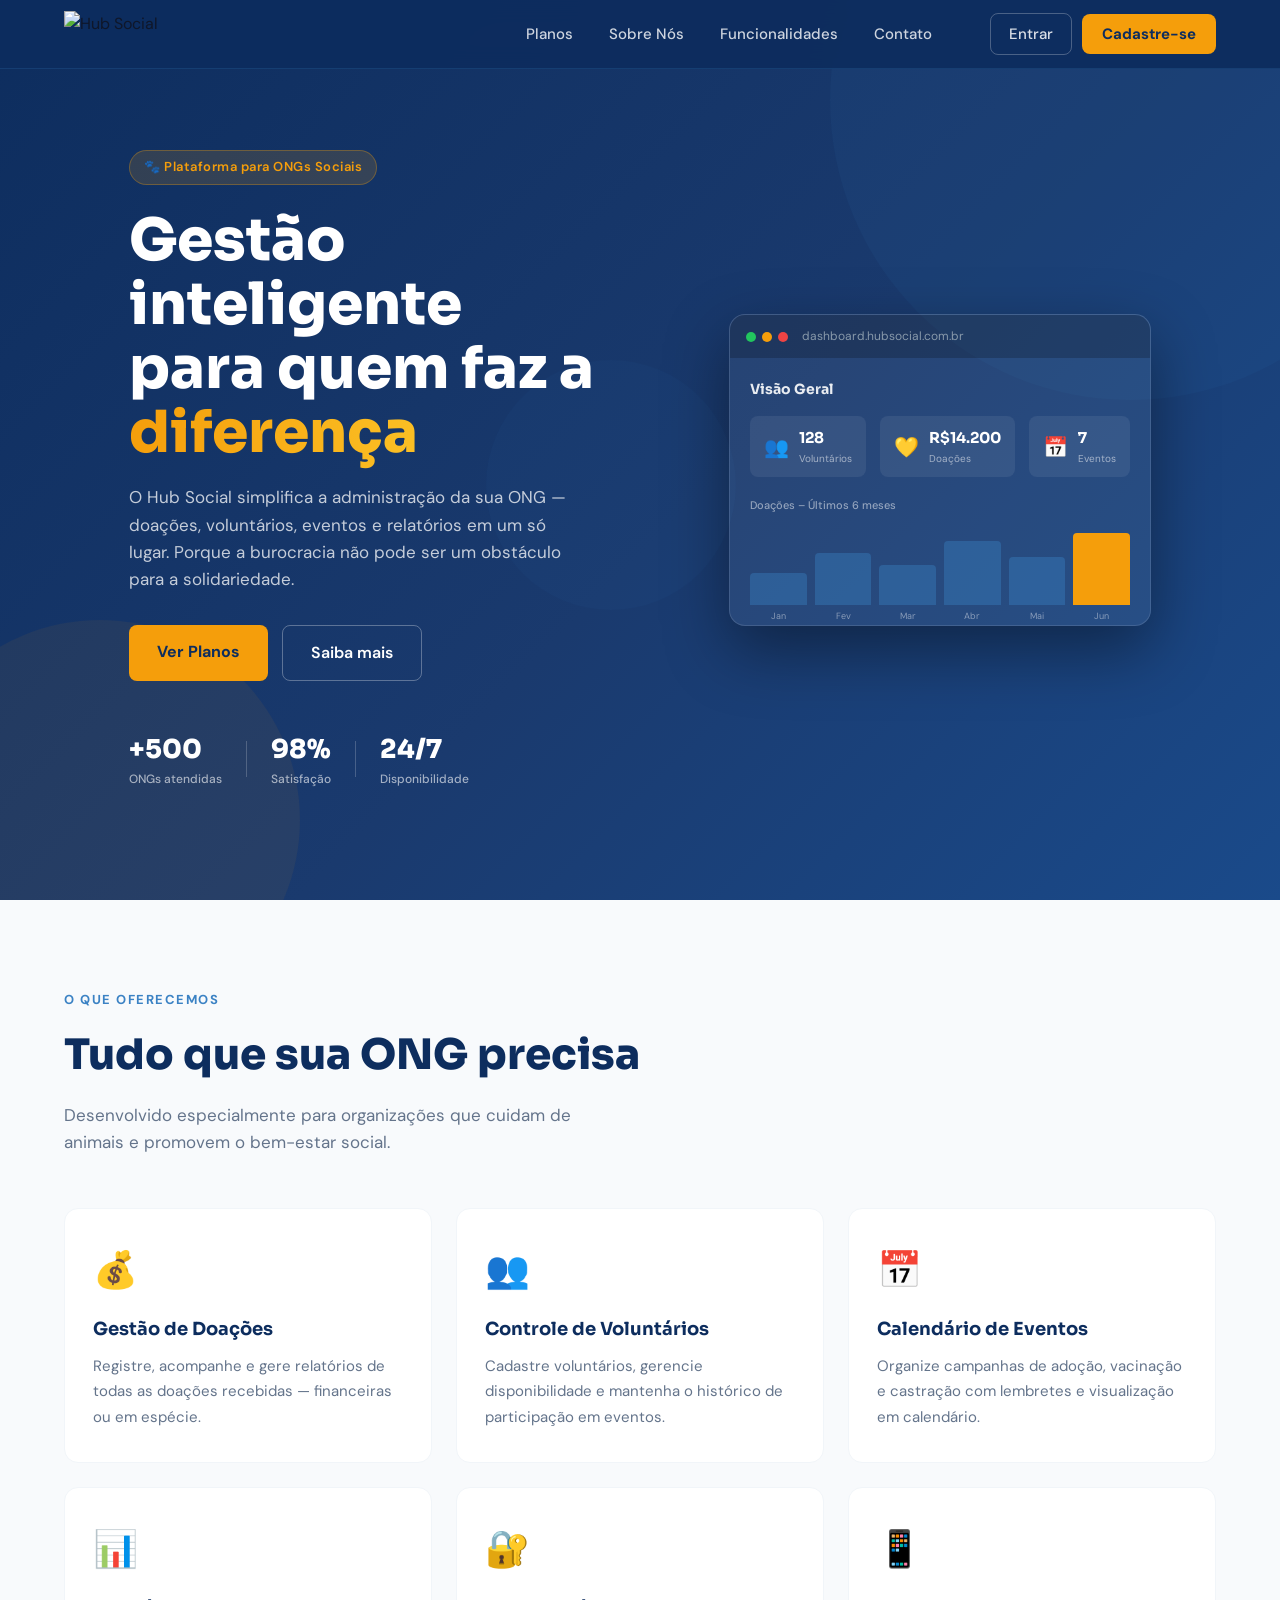
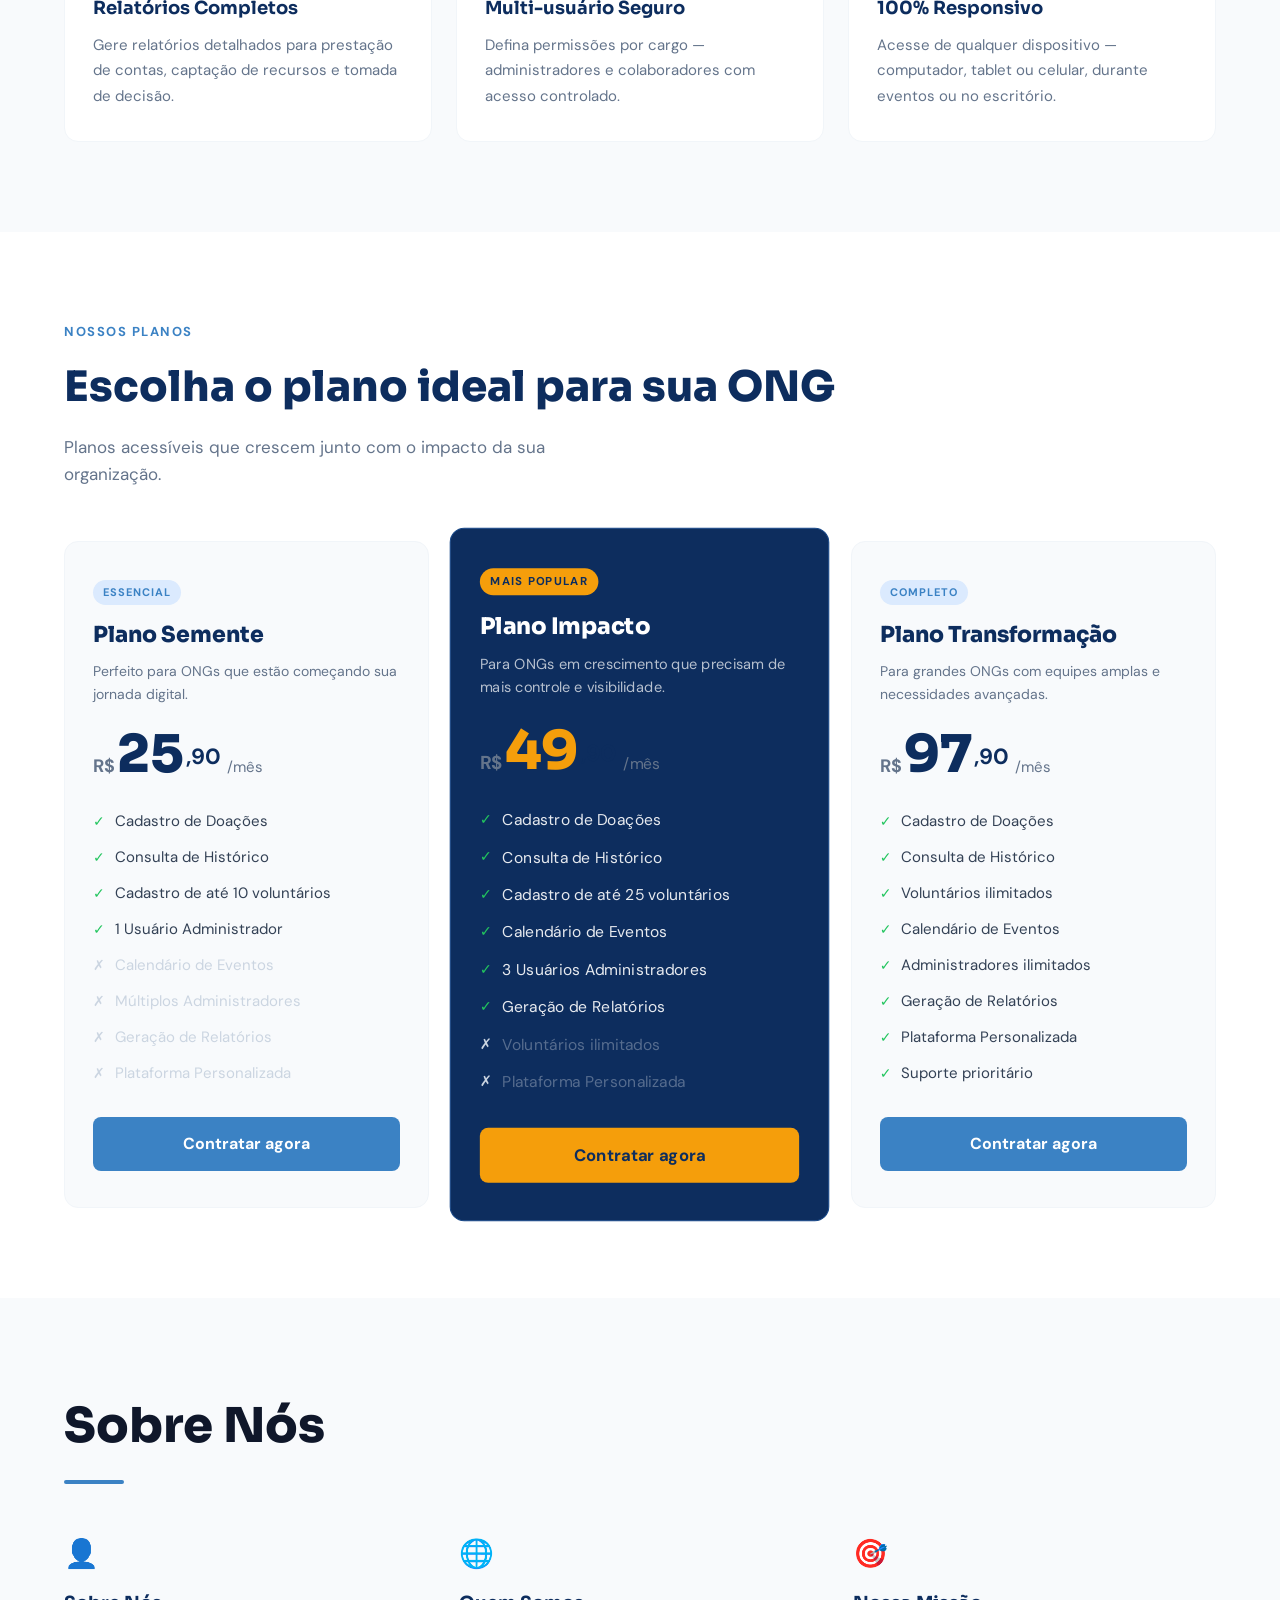
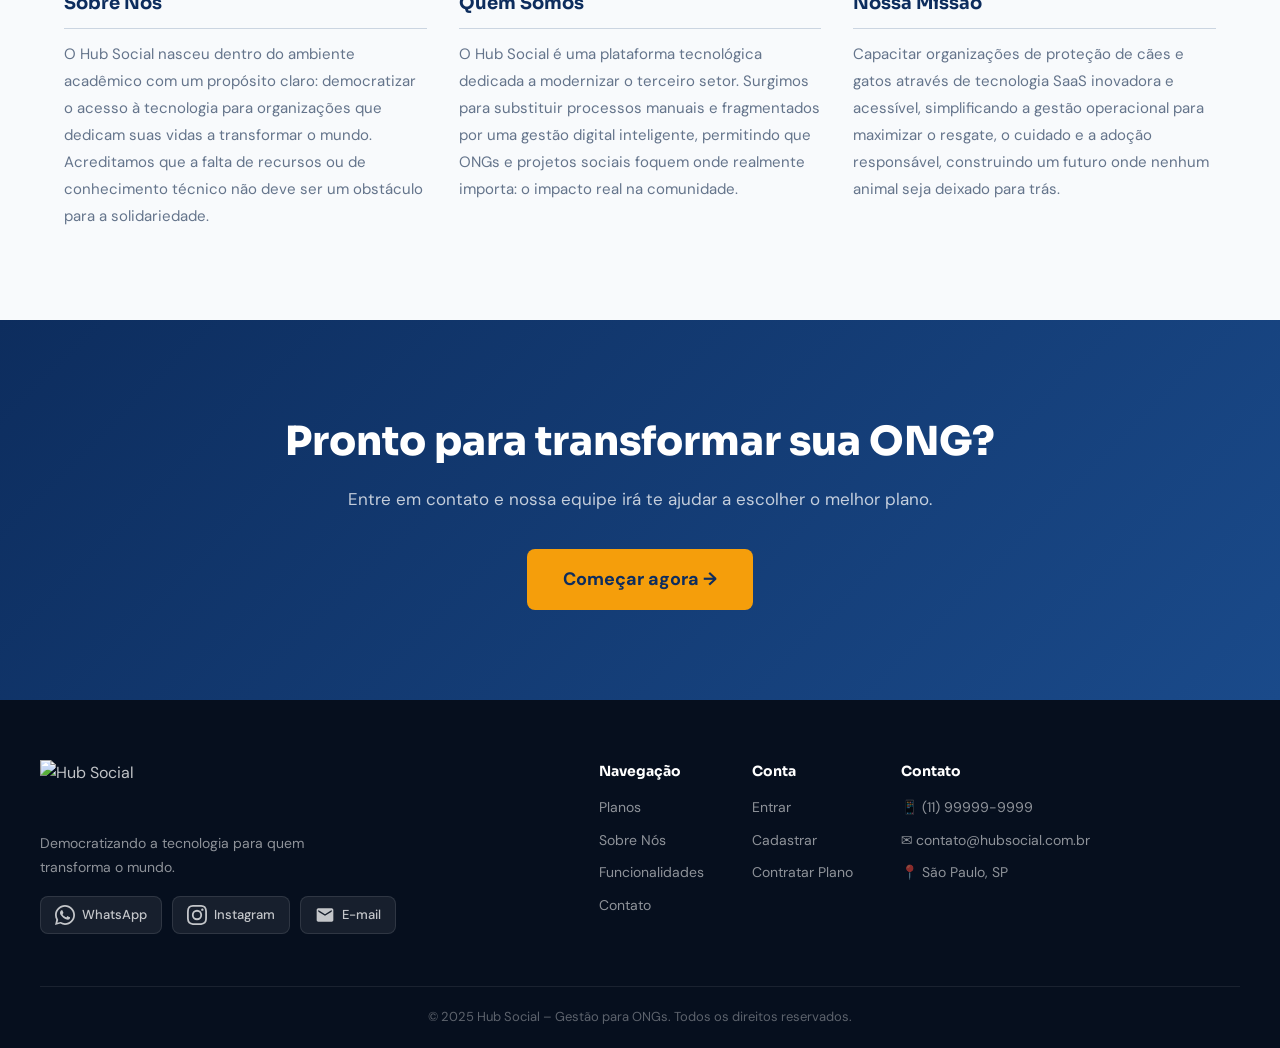
==== index.html @ faf33294 "Add files via upload" ====
<!DOCTYPE html>
<html lang="pt-BR">

<head>
    <meta charset="UTF-8" />
    <meta name="viewport" content="width=device-width, initial-scale=1.0" />
    <title>Hub Social – Gestão para ONGs</title>
    <link rel="preconnect" href="https://fonts.googleapis.com" />
    <link rel="preconnect" href="https://fonts.gstatic.com" crossorigin />
    <link
        href="https://fonts.googleapis.com/css2?family=Sora:wght@300;400;500;600;700;800&family=DM+Sans:ital,wght@0,300;0,400;0,500;1,300&display=swap"
        rel="stylesheet" />
    <link rel="stylesheet" href="style.css" />
    <script src="api.js"></script>
</head>

<body>

    <!-- ===== NAVBAR ===== -->
    <header class="navbar" id="navbar">
        <div class="nav-container">
            <a href="#hero" class="nav-logo">
                <img src="img/logo_novo.png" alt="Hub Social" class="logo-img" />
            </a>
            <nav class="nav-links" id="navLinks">
                <a href="#planos" class="nav-link">Planos</a>
                <a href="#sobre" class="nav-link">Sobre Nós</a>
                <a href="#funcionalidades" class="nav-link">Funcionalidades</a>
                <a href="#contato" class="nav-link">Contato</a>
            </nav>
            <div class="nav-actions">
                <a href="login.html" class="btn-login">Entrar</a>
                <a href="cadastro.html" class="btn-cadastro">Cadastre-se</a>
            </div>
            <button class="hamburger" id="hamburger" aria-label="Menu">
                <span></span><span></span><span></span>
            </button>
        </div>
    </header>

    <!-- ===== HERO ===== -->
    <section class="hero" id="hero">
        <div class="hero-bg-shapes">
            <div class="shape shape-1"></div>
            <div class="shape shape-2"></div>
            <div class="shape shape-3"></div>
        </div>
        <div class="hero-content">
            <div class="hero-badge">🐾 Plataforma para ONGs Sociais</div>
            <h1 class="hero-title">
                Gestão inteligente<br />para quem faz a<br />
                <span class="highlight">diferença</span>
            </h1>
            <p class="hero-desc">
                O Hub Social simplifica a administração da sua ONG — doações, voluntários, eventos e relatórios em um só
                lugar. Porque a burocracia não pode ser um obstáculo para a solidariedade.
            </p>
            <div class="hero-ctas">
                <a href="#planos" class="btn-primary">Ver Planos</a>
                <a href="#sobre" class="btn-outline">Saiba mais</a>
            </div>
            <div class="hero-stats">
                <div class="stat"><span class="stat-num">+500</span><span class="stat-label">ONGs atendidas</span></div>
                <div class="stat-div"></div>
                <div class="stat"><span class="stat-num">98%</span><span class="stat-label">Satisfação</span></div>
                <div class="stat-div"></div>
                <div class="stat"><span class="stat-num">24/7</span><span class="stat-label">Disponibilidade</span>
                </div>
            </div>
        </div>
        <div class="hero-visual">
            <div class="dashboard-card">
                <div class="db-header">
                    <div class="db-dot green"></div>
                    <div class="db-dot yellow"></div>
                    <div class="db-dot red"></div>
                    <span style="margin-left:8px;font-size:12px;color:#8899aa;">dashboard.hubsocial.com.br</span>
                </div>
                <div class="db-body">
                    <div class="db-title">Visão Geral</div>
                    <div class="db-metrics">
                        <div class="db-metric">
                            <div class="db-metric-icon blue">👥</div>
                            <div>
                                <div class="db-metric-val">128</div>
                                <div class="db-metric-lbl">Voluntários</div>
                            </div>
                        </div>
                        <div class="db-metric">
                            <div class="db-metric-icon orange">💛</div>
                            <div>
                                <div class="db-metric-val">R$14.200</div>
                                <div class="db-metric-lbl">Doações</div>
                            </div>
                        </div>
                        <div class="db-metric">
                            <div class="db-metric-icon teal">📅</div>
                            <div>
                                <div class="db-metric-val">7</div>
                                <div class="db-metric-lbl">Eventos</div>
                            </div>
                        </div>
                    </div>
                    <div class="db-bar-label">Doações – Últimos 6 meses</div>
                    <div class="db-bars">
                        <div class="db-bar" style="height:40%"><span>Jan</span></div>
                        <div class="db-bar" style="height:65%"><span>Fev</span></div>
                        <div class="db-bar" style="height:50%"><span>Mar</span></div>
                        <div class="db-bar" style="height:80%"><span>Abr</span></div>
                        <div class="db-bar" style="height:60%"><span>Mai</span></div>
                        <div class="db-bar active" style="height:90%"><span>Jun</span></div>
                    </div>
                </div>
            </div>
        </div>
    </section>

    <!-- ===== FUNCIONALIDADES ===== -->
    <section class="features" id="funcionalidades">
        <div class="section-container">
            <div class="section-label">O que oferecemos</div>
            <h2 class="section-title">Tudo que sua ONG precisa</h2>
            <p class="section-sub">Desenvolvido especialmente para organizações que cuidam de animais e promovem o
                bem-estar social.</p>
            <div class="features-grid">
                <div class="feat-card">
                    <div class="feat-icon">💰</div>
                    <h3>Gestão de Doações</h3>
                    <p>Registre, acompanhe e gere relatórios de todas as doações recebidas — financeiras ou em espécie.
                    </p>
                </div>
                <div class="feat-card">
                    <div class="feat-icon">👥</div>
                    <h3>Controle de Voluntários</h3>
                    <p>Cadastre voluntários, gerencie disponibilidade e mantenha o histórico de participação em eventos.
                    </p>
                </div>
                <div class="feat-card">
                    <div class="feat-icon">📅</div>
                    <h3>Calendário de Eventos</h3>
                    <p>Organize campanhas de adoção, vacinação e castração com lembretes e visualização em calendário.
                    </p>
                </div>
                <div class="feat-card">
                    <div class="feat-icon">📊</div>
                    <h3>Relatórios Completos</h3>
                    <p>Gere relatórios detalhados para prestação de contas, captação de recursos e tomada de decisão.
                    </p>
                </div>
                <div class="feat-card">
                    <div class="feat-icon">🔐</div>
                    <h3>Multi-usuário Seguro</h3>
                    <p>Defina permissões por cargo — administradores e colaboradores com acesso controlado.</p>
                </div>
                <div class="feat-card">
                    <div class="feat-icon">📱</div>
                    <h3>100% Responsivo</h3>
                    <p>Acesse de qualquer dispositivo — computador, tablet ou celular, durante eventos ou no escritório.
                    </p>
                </div>
            </div>
        </div>
    </section>

    <!-- ===== PLANOS ===== -->
    <section class="plans" id="planos">
        <div class="section-container">
            <div class="section-label">Nossos Planos</div>
            <h2 class="section-title">Escolha o plano ideal para sua ONG</h2>
            <p class="section-sub">Planos acessíveis que crescem junto com o impacto da sua organização.</p>
            <div class="plans-grid">

                <!-- SEMENTE -->
                <div class="plan-card">
                    <div class="plan-badge">Essencial</div>
                    <div class="plan-name">Plano Semente</div>
                    <div class="plan-desc">Perfeito para ONGs que estão começando sua jornada digital.</div>
                    <div class="plan-price">
                        <span class="currency">R$</span><span class="amount">25</span><span class="cents">,90</span>
                        <span class="period">/mês</span>
                    </div>
                    <ul class="plan-features">
                        <li><span class="check">✓</span> Cadastro de Doações</li>
                        <li><span class="check">✓</span> Consulta de Histórico</li>
                        <li><span class="check">✓</span> Cadastro de até 10 voluntários</li>
                        <li><span class="check">✓</span> 1 Usuário Administrador</li>
                        <li class="off"><span class="x">✗</span> Calendário de Eventos</li>
                        <li class="off"><span class="x">✗</span> Múltiplos Administradores</li>
                        <li class="off"><span class="x">✗</span> Geração de Relatórios</li>
                        <li class="off"><span class="x">✗</span> Plataforma Personalizada</li>
                    </ul>
                    <a href="contratar.html?plano=semente" class="btn-plan">Contratar agora</a>
                </div>

                <!-- IMPACTO -->
                <div class="plan-card featured">
                    <div class="plan-badge popular">Mais Popular</div>
                    <div class="plan-name">Plano Impacto</div>
                    <div class="plan-desc">Para ONGs em crescimento que precisam de mais controle e visibilidade.</div>
                    <div class="plan-price">
                        <span class="currency">R$</span><span class="amount">49</span><span class="cents">,90</span>
                        <span class="period">/mês</span>
                    </div>
                    <ul class="plan-features">
                        <li><span class="check">✓</span> Cadastro de Doações</li>
                        <li><span class="check">✓</span> Consulta de Histórico</li>
                        <li><span class="check">✓</span> Cadastro de até 25 voluntários</li>
                        <li><span class="check">✓</span> Calendário de Eventos</li>
                        <li><span class="check">✓</span> 3 Usuários Administradores</li>
                        <li><span class="check">✓</span> Geração de Relatórios</li>
                        <li class="off"><span class="x">✗</span> Voluntários ilimitados</li>
                        <li class="off"><span class="x">✗</span> Plataforma Personalizada</li>
                    </ul>
                    <a href="contratar.html?plano=impacto" class="btn-plan">Contratar agora</a>
                </div>

                <!-- TRANSFORMAÇÃO -->
                <div class="plan-card">
                    <div class="plan-badge">Completo</div>
                    <div class="plan-name">Plano Transformação</div>
                    <div class="plan-desc">Para grandes ONGs com equipes amplas e necessidades avançadas.</div>
                    <div class="plan-price">
                        <span class="currency">R$</span><span class="amount">97</span><span class="cents">,90</span>
                        <span class="period">/mês</span>
                    </div>
                    <ul class="plan-features">
                        <li><span class="check">✓</span> Cadastro de Doações</li>
                        <li><span class="check">✓</span> Consulta de Histórico</li>
                        <li><span class="check">✓</span> Voluntários ilimitados</li>
                        <li><span class="check">✓</span> Calendário de Eventos</li>
                        <li><span class="check">✓</span> Administradores ilimitados</li>
                        <li><span class="check">✓</span> Geração de Relatórios</li>
                        <li><span class="check">✓</span> Plataforma Personalizada</li>
                        <li><span class="check">✓</span> Suporte prioritário</li>
                    </ul>
                    <a href="contratar.html?plano=transformacao" class="btn-plan">Contratar agora</a>
                </div>

            </div>
        </div>
    </section>

    <!-- ===== SOBRE NÓS ===== -->
    <section class="about" id="sobre">
        <div class="section-container">
            <h2 class="about-title">Sobre Nós</h2>
            <div class="about-divider"></div>
            <div class="about-grid">
                <div class="about-card">
                    <div class="about-icon">👤</div>
                    <h3>Sobre Nós</h3>
                    <p>O Hub Social nasceu dentro do ambiente acadêmico com um propósito claro: democratizar o acesso à
                        tecnologia para organizações que dedicam suas vidas a transformar o mundo. Acreditamos que a
                        falta de recursos ou de conhecimento técnico não deve ser um obstáculo para a solidariedade.</p>
                </div>
                <div class="about-card">
                    <div class="about-icon">🌐</div>
                    <h3>Quem Somos</h3>
                    <p>O Hub Social é uma plataforma tecnológica dedicada a modernizar o terceiro setor. Surgimos para
                        substituir processos manuais e fragmentados por uma gestão digital inteligente, permitindo que
                        ONGs e projetos sociais foquem onde realmente importa: o impacto real na comunidade.</p>
                </div>
                <div class="about-card">
                    <div class="about-icon">🎯</div>
                    <h3>Nossa Missão</h3>
                    <p>Capacitar organizações de proteção de cães e gatos através de tecnologia SaaS inovadora e
                        acessível, simplificando a gestão operacional para maximizar o resgate, o cuidado e a adoção
                        responsável, construindo um futuro onde nenhum animal seja deixado para trás.</p>
                </div>
            </div>
        </div>
    </section>

    <!-- ===== CONTATO ===== -->
    <section class="contact-cta" id="contato">
        <div class="section-container">
            <h2>Pronto para transformar sua ONG?</h2>
            <p>Entre em contato e nossa equipe irá te ajudar a escolher o melhor plano.</p>
            <a href="contratar.html" class="btn-primary large">Começar agora →</a>
        </div>
    </section>

    <!-- ===== FOOTER ===== -->
    <footer class="footer">
        <div class="footer-container">
            <div class="footer-brand">
                <img src="img/logo_novo.png" alt="Hub Social" class="footer-logo" />
                <p>Democratizando a tecnologia para quem transforma o mundo.</p>
                <div class="footer-social">
                    <a href="#" class="social-btn" aria-label="WhatsApp">
                        <svg width="20" height="20" viewBox="0 0 24 24" fill="currentColor">
                            <path
                                d="M17.472 14.382c-.297-.149-1.758-.867-2.03-.967-.273-.099-.471-.148-.67.15-.197.297-.767.966-.94 1.164-.173.199-.347.223-.644.075-.297-.15-1.255-.463-2.39-1.475-.883-.788-1.48-1.761-1.653-2.059-.173-.297-.018-.458.13-.606.134-.133.298-.347.446-.52.149-.174.198-.298.298-.497.099-.198.05-.371-.025-.52-.075-.149-.669-1.612-.916-2.207-.242-.579-.487-.5-.669-.51-.173-.008-.371-.01-.57-.01-.198 0-.52.074-.792.372-.272.297-1.04 1.016-1.04 2.479 0 1.462 1.065 2.875 1.213 3.074.149.198 2.096 3.2 5.077 4.487.709.306 1.262.489 1.694.625.712.227 1.36.195 1.871.118.571-.085 1.758-.719 2.006-1.413.248-.694.248-1.289.173-1.413-.074-.124-.272-.198-.57-.347z" />
                            <path
                                d="M12 0C5.373 0 0 5.373 0 12c0 2.124.558 4.118 1.532 5.845L.057 23.997l6.304-1.654A11.945 11.945 0 0012 24c6.627 0 12-5.373 12-12S18.627 0 12 0zm0 21.894a9.875 9.875 0 01-5.03-1.376l-.361-.214-3.741.981.999-3.648-.235-.374A9.862 9.862 0 012.106 12C2.106 6.58 6.58 2.106 12 2.106S21.894 6.58 21.894 12 17.42 21.894 12 21.894z" />
                        </svg>
                        WhatsApp
                    </a>
                    <a href="#" class="social-btn" aria-label="Instagram">
                        <svg width="20" height="20" viewBox="0 0 24 24" fill="currentColor">
                            <path
                                d="M12 2.163c3.204 0 3.584.012 4.85.07 3.252.148 4.771 1.691 4.919 4.919.058 1.265.069 1.645.069 4.849 0 3.205-.012 3.584-.069 4.849-.149 3.225-1.664 4.771-4.919 4.919-1.266.058-1.644.07-4.85.07-3.204 0-3.584-.012-4.849-.07-3.26-.149-4.771-1.699-4.919-4.92-.058-1.265-.07-1.644-.07-4.849 0-3.204.013-3.583.07-4.849.149-3.227 1.664-4.771 4.919-4.919 1.266-.057 1.645-.069 4.849-.069zM12 0C8.741 0 8.333.014 7.053.072 2.695.272.273 2.69.073 7.052.014 8.333 0 8.741 0 12c0 3.259.014 3.668.072 4.948.2 4.358 2.618 6.78 6.98 6.98C8.333 23.986 8.741 24 12 24c3.259 0 3.668-.014 4.948-.072 4.354-.2 6.782-2.618 6.979-6.98.059-1.28.073-1.689.073-4.948 0-3.259-.014-3.667-.072-4.947-.196-4.354-2.617-6.78-6.979-6.98C15.668.014 15.259 0 12 0zm0 5.838a6.162 6.162 0 100 12.324 6.162 6.162 0 000-12.324zM12 16a4 4 0 110-8 4 4 0 010 8zm6.406-11.845a1.44 1.44 0 100 2.881 1.44 1.44 0 000-2.881z" />
                        </svg>
                        Instagram
                    </a>
                    <a href="#" class="social-btn" aria-label="Email">
                        <svg width="20" height="20" viewBox="0 0 24 24" fill="currentColor">
                            <path
                                d="M20 4H4c-1.1 0-2 .9-2 2v12c0 1.1.9 2 2 2h16c1.1 0 2-.9 2-2V6c0-1.1-.9-2-2-2zm0 4l-8 5-8-5V6l8 5 8-5v2z" />
                        </svg>
                        E-mail
                    </a>
                </div>
            </div>
            <div class="footer-links">
                <div class="footer-col">
                    <h4>Navegação</h4>
                    <a href="#planos">Planos</a>
                    <a href="#sobre">Sobre Nós</a>
                    <a href="#funcionalidades">Funcionalidades</a>
                    <a href="#contato">Contato</a>
                </div>
                <div class="footer-col">
                    <h4>Conta</h4>
                    <a href="login.html">Entrar</a>
                    <a href="cadastro.html">Cadastrar</a>
                    <a href="contratar.html">Contratar Plano</a>
                </div>
                <div class="footer-col">
                    <h4>Contato</h4>
                    <a href="https://wa.me/5511999999999">📱 (11) 99999-9999</a>
                    <a href="mailto:contato@hubsocial.com.br">✉️ contato@hubsocial.com.br</a>
                    <a href="#">📍 São Paulo, SP</a>
                </div>
            </div>
        </div>
        <div class="footer-bottom">
            <p>© 2025 Hub Social – Gestão para ONGs. Todos os direitos reservados.</p>
        </div>
    </footer>

    <script src="main.js"></script>
</body>

</html>
---- style.css ----
/* ============================================================
   HUB SOCIAL – MAIN STYLESHEET
   Paleta: Azul escuro #0d2d5e | Azul médio #1a4a8a | Azul claro #3b82c4 | Laranja #f59e0b
   ============================================================ */

:root {
    --blue-dark: #0d2d5e;
    --blue-mid: #1a4a8a;
    --blue-light: #3b82c4;
    --blue-pale: #dbeafe;
    --orange: #f59e0b;
    --orange-light: #fef3c7;
    --white: #ffffff;
    --gray-50: #f8fafc;
    --gray-100: #f1f5f9;
    --gray-300: #cbd5e1;
    --gray-500: #64748b;
    --gray-700: #334155;
    --text: #0f172a;
    --radius: 14px;
    --radius-sm: 8px;
    --shadow: 0 4px 24px rgba(13, 45, 94, .12);
    --shadow-lg: 0 12px 48px rgba(13, 45, 94, .18);
    --transition: .25s cubic-bezier(.4, 0, .2, 1);
}

*,
*::before,
*::after {
    box-sizing: border-box;
    margin: 0;
    padding: 0;
}

html {
    scroll-behavior: smooth;
}

body {
    font-family: 'DM Sans', system-ui, sans-serif;
    color: var(--text);
    background: var(--white);
    overflow-x: hidden;
    line-height: 1.6;
}

a {
    text-decoration: none;
    color: inherit;
}

img {
    display: block;
    max-width: 100%;
}

ul {
    list-style: none;
}

/* ---- SCROLLBAR ---- */
::-webkit-scrollbar {
    width: 7px;
}

::-webkit-scrollbar-track {
    background: var(--gray-100);
}

::-webkit-scrollbar-thumb {
    background: var(--blue-light);
    border-radius: 99px;
}

/* ============================================================
   NAVBAR
   ============================================================ */
.navbar {
    position: fixed;
    top: 0;
    left: 0;
    right: 0;
    z-index: 1000;
    background: rgba(13, 45, 94, .95);
    backdrop-filter: blur(12px);
    border-bottom: 1px solid rgba(59, 130, 196, .2);
    transition: box-shadow var(--transition);
}

.navbar.scrolled {
    box-shadow: 0 4px 32px rgba(0, 0, 0, .3);
}

.nav-container {
    max-width: 1200px;
    margin: 0 auto;
    padding: 0 24px;
    display: flex;
    align-items: center;
    gap: 32px;
    height: 68px;
}

.nav-logo {
    display: flex;
    align-items: center;
}

.logo-img {
    height: 46px;
    width: auto;
    object-fit: contain;
}

.nav-links {
    display: flex;
    gap: 8px;
    margin-left: auto;
}

.nav-link {
    color: rgba(255, 255, 255, .8);
    font-size: 15px;
    font-weight: 500;
    padding: 6px 14px;
    border-radius: var(--radius-sm);
    transition: all var(--transition);
}

.nav-link:hover {
    color: var(--white);
    background: rgba(255, 255, 255, .1);
}

.nav-actions {
    display: flex;
    align-items: center;
    gap: 10px;
    margin-left: 12px;
}

.btn-login {
    color: rgba(255, 255, 255, .85);
    font-size: 15px;
    font-weight: 500;
    padding: 8px 18px;
    border-radius: var(--radius-sm);
    border: 1px solid rgba(255, 255, 255, .25);
    transition: all var(--transition);
}

.btn-login:hover {
    background: rgba(255, 255, 255, .1);
    color: var(--white);
    border-color: rgba(255, 255, 255, .5);
}

.btn-cadastro {
    background: var(--orange);
    color: var(--blue-dark);
    font-size: 15px;
    font-weight: 700;
    padding: 8px 20px;
    border-radius: var(--radius-sm);
    transition: all var(--transition);
}

.btn-cadastro:hover {
    background: #e08e00;
    transform: translateY(-1px);
}

.hamburger {
    display: none;
    flex-direction: column;
    gap: 5px;
    background: none;
    border: none;
    cursor: pointer;
    padding: 4px;
    margin-left: auto;
}

.hamburger span {
    display: block;
    width: 24px;
    height: 2px;
    background: white;
    border-radius: 99px;
    transition: all var(--transition);
}

.hamburger.open span:nth-child(1) {
    transform: translateY(7px) rotate(45deg);
}

.hamburger.open span:nth-child(2) {
    opacity: 0;
}

.hamburger.open span:nth-child(3) {
    transform: translateY(-7px) rotate(-45deg);
}

/* ============================================================
   HERO
   ============================================================ */
.hero {
    min-height: 100vh;
    background: linear-gradient(135deg, var(--blue-dark) 0%, #1a3a6e 55%, #1a4a8a 100%);
    display: flex;
    align-items: center;
    justify-content: center;
    position: relative;
    overflow: hidden;
    padding: 100px 24px 60px;
    gap: 60px;
}

.hero-bg-shapes {
    position: absolute;
    inset: 0;
    pointer-events: none;
}

.shape {
    position: absolute;
    border-radius: 50%;
    opacity: .06;
    background: var(--blue-light);
}

.shape-1 {
    width: 600px;
    height: 600px;
    top: -200px;
    right: -150px;
}

.shape-2 {
    width: 400px;
    height: 400px;
    bottom: -120px;
    left: -100px;
    background: var(--orange);
}

.shape-3 {
    width: 250px;
    height: 250px;
    top: 40%;
    left: 38%;
    opacity: .04;
}

.hero-content {
    position: relative;
    z-index: 1;
    max-width: 540px;
    animation: fadeUp .7s ease both;
}

.hero-badge {
    display: inline-flex;
    align-items: center;
    gap: 8px;
    background: rgba(245, 158, 11, .15);
    border: 1px solid rgba(245, 158, 11, .3);
    color: var(--orange);
    font-size: 13px;
    font-weight: 600;
    letter-spacing: .5px;
    padding: 6px 14px;
    border-radius: 99px;
    margin-bottom: 24px;
}

.hero-title {
    font-family: 'Sora', sans-serif;
    font-size: clamp(36px, 5vw, 58px);
    font-weight: 800;
    line-height: 1.1;
    color: var(--white);
    margin-bottom: 20px;
}

.highlight {
    background: linear-gradient(90deg, var(--orange), #fbbf24);
    -webkit-background-clip: text;
    -webkit-text-fill-color: transparent;
    background-clip: text;
}

.hero-desc {
    color: rgba(255, 255, 255, .75);
    font-size: 17px;
    margin-bottom: 32px;
    max-width: 460px;
}

.hero-ctas {
    display: flex;
    gap: 14px;
    flex-wrap: wrap;
    margin-bottom: 48px;
}

.btn-primary {
    background: var(--orange);
    color: var(--blue-dark);
    font-weight: 700;
    font-size: 16px;
    padding: 14px 28px;
    border-radius: var(--radius-sm);
    border: none;
    cursor: pointer;
    transition: all var(--transition);
    display: inline-block;
}

.btn-primary:hover {
    background: #e08e00;
    transform: translateY(-2px);
    box-shadow: 0 8px 24px rgba(245, 158, 11, .4);
}

.btn-primary.large {
    font-size: 18px;
    padding: 16px 36px;
}

.btn-outline {
    background: transparent;
    color: var(--white);
    font-weight: 600;
    font-size: 16px;
    padding: 14px 28px;
    border-radius: var(--radius-sm);
    border: 1px solid rgba(255, 255, 255, .3);
    cursor: pointer;
    transition: all var(--transition);
    display: inline-block;
}

.btn-outline:hover {
    background: rgba(255, 255, 255, .1);
    border-color: rgba(255, 255, 255, .6);
}

.hero-stats {
    display: flex;
    align-items: center;
    gap: 24px;
}

.stat {
    display: flex;
    flex-direction: column;
}

.stat-num {
    font-family: 'Sora', sans-serif;
    font-size: 26px;
    font-weight: 800;
    color: var(--white);
}

.stat-label {
    font-size: 12px;
    color: rgba(255, 255, 255, .6);
    font-weight: 500;
}

.stat-div {
    width: 1px;
    height: 36px;
    background: rgba(255, 255, 255, .2);
}

/* DASHBOARD CARD */
.hero-visual {
    position: relative;
    z-index: 1;
    animation: fadeUp .7s .2s ease both;
}

.dashboard-card {
    background: rgba(255, 255, 255, .06);
    border: 1px solid rgba(255, 255, 255, .12);
    border-radius: 16px;
    backdrop-filter: blur(16px);
    min-width: 360px;
    overflow: hidden;
    box-shadow: 0 24px 64px rgba(0, 0, 0, .4);
}

.db-header {
    background: rgba(0, 0, 0, .2);
    padding: 12px 16px;
    display: flex;
    align-items: center;
    gap: 6px;
}

.db-dot {
    width: 10px;
    height: 10px;
    border-radius: 50%;
}

.db-dot.green {
    background: #22c55e;
}

.db-dot.yellow {
    background: var(--orange);
}

.db-dot.red {
    background: #ef4444;
}

.db-body {
    padding: 20px;
}

.db-title {
    font-family: 'Sora', sans-serif;
    font-size: 14px;
    font-weight: 700;
    color: rgba(255, 255, 255, .9);
    margin-bottom: 16px;
}

.db-metrics {
    display: flex;
    gap: 14px;
    margin-bottom: 20px;
}

.db-metric {
    display: flex;
    align-items: center;
    gap: 10px;
    background: rgba(255, 255, 255, .07);
    border-radius: var(--radius-sm);
    padding: 10px 14px;
    flex: 1;
}

.db-metric-icon {
    font-size: 20px;
}

.db-metric-val {
    font-family: 'Sora', sans-serif;
    font-size: 15px;
    font-weight: 700;
    color: white;
}

.db-metric-lbl {
    font-size: 10px;
    color: rgba(255, 255, 255, .55);
    margin-top: 1px;
}

.db-bar-label {
    font-size: 11px;
    color: rgba(255, 255, 255, .5);
    margin-bottom: 10px;
    font-weight: 500;
}

.db-bars {
    display: flex;
    align-items: flex-end;
    gap: 8px;
    height: 80px;
}

.db-bar {
    flex: 1;
    background: rgba(59, 130, 196, .4);
    border-radius: 4px 4px 0 0;
    position: relative;
    transition: background var(--transition);
}

.db-bar.active {
    background: var(--orange);
}

.db-bar span {
    position: absolute;
    bottom: -18px;
    left: 50%;
    transform: translateX(-50%);
    font-size: 9px;
    color: rgba(255, 255, 255, .45);
    white-space: nowrap;
}

/* ============================================================
   SECTION COMMONS
   ============================================================ */
.section-container {
    max-width: 1200px;
    margin: 0 auto;
    padding: 90px 24px;
}

.section-label {
    font-size: 13px;
    font-weight: 700;
    letter-spacing: 1.5px;
    text-transform: uppercase;
    color: var(--blue-light);
    margin-bottom: 10px;
}

.section-title {
    font-family: 'Sora', sans-serif;
    font-size: clamp(28px, 4vw, 42px);
    font-weight: 800;
    color: var(--blue-dark);
    margin-bottom: 14px;
}

.section-sub {
    font-size: 17px;
    color: var(--gray-500);
    max-width: 560px;
    margin-bottom: 52px;
}

/* ============================================================
   FEATURES
   ============================================================ */
.features {
    background: var(--gray-50);
}

.features-grid {
    display: grid;
    grid-template-columns: repeat(auto-fit, minmax(280px, 1fr));
    gap: 24px;
}

.feat-card {
    background: var(--white);
    border-radius: var(--radius);
    padding: 32px 28px;
    border: 1px solid var(--gray-100);
    transition: all var(--transition);
}

.feat-card:hover {
    transform: translateY(-4px);
    box-shadow: var(--shadow-lg);
    border-color: var(--blue-pale);
}

.feat-icon {
    font-size: 36px;
    margin-bottom: 16px;
}

.feat-card h3 {
    font-family: 'Sora', sans-serif;
    font-size: 18px;
    font-weight: 700;
    color: var(--blue-dark);
    margin-bottom: 10px;
}

.feat-card p {
    font-size: 15px;
    color: var(--gray-500);
    line-height: 1.7;
}

/* ============================================================
   PLANS
   ============================================================ */
.plans {
    background: var(--white);
}

.plans-grid {
    display: grid;
    grid-template-columns: repeat(auto-fit, minmax(300px, 1fr));
    gap: 28px;
    align-items: start;
}

.plan-card {
    background: var(--gray-50);
    border-radius: var(--radius);
    padding: 36px 28px;
    border: 1.5px solid var(--gray-100);
    position: relative;
    transition: all var(--transition);
}

.plan-card:hover {
    transform: translateY(-6px);
    box-shadow: var(--shadow-lg);
}

.plan-card.featured {
    background: var(--blue-dark);
    border-color: var(--blue-mid);
    transform: scale(1.04);
}

.plan-card.featured:hover {
    transform: scale(1.04) translateY(-6px);
}

.plan-card.featured .plan-name {
    color: var(--white);
}

.plan-card.featured .plan-desc {
    color: rgba(255, 255, 255, .7);
}

.plan-card.featured .plan-price {
    color: var(--white);
}

.plan-card.featured .plan-price .amount {
    color: var(--orange);
}

.plan-card.featured .plan-features li {
    color: rgba(255, 255, 255, .9);
}

.plan-card.featured .plan-features li.off {
    color: rgba(255, 255, 255, .3);
}

.plan-badge {
    display: inline-block;
    font-size: 11px;
    font-weight: 700;
    letter-spacing: 1px;
    text-transform: uppercase;
    color: var(--blue-light);
    background: var(--blue-pale);
    padding: 4px 10px;
    border-radius: 99px;
    margin-bottom: 12px;
}

.plan-badge.popular {
    background: var(--orange);
    color: var(--blue-dark);
}

.plan-name {
    font-family: 'Sora', sans-serif;
    font-size: 22px;
    font-weight: 800;
    color: var(--blue-dark);
    margin-bottom: 8px;
}

.plan-desc {
    font-size: 14px;
    color: var(--gray-500);
    margin-bottom: 24px;
    line-height: 1.6;
}

.plan-price {
    display: flex;
    align-items: baseline;
    gap: 2px;
    margin-bottom: 28px;
}

.currency {
    font-size: 18px;
    font-weight: 700;
    color: var(--gray-500);
}

.amount {
    font-family: 'Sora', sans-serif;
    font-size: 52px;
    font-weight: 800;
    color: var(--blue-dark);
    line-height: 1;
}

.cents {
    font-size: 22px;
    font-weight: 700;
    color: var(--blue-dark);
    align-self: flex-start;
    padding-top: 10px;
}

.period {
    font-size: 15px;
    color: var(--gray-500);
    margin-left: 4px;
}

.plan-features {
    display: flex;
    flex-direction: column;
    gap: 12px;
    margin-bottom: 32px;
}

.plan-features li {
    display: flex;
    align-items: center;
    gap: 10px;
    font-size: 15px;
    color: var(--gray-700);
}

.plan-features li.off {
    color: var(--gray-300);
}

.check {
    color: #22c55e;
    font-size: 14px;
    font-weight: 700;
    flex-shrink: 0;
}

.x {
    color: var(--gray-300);
    font-size: 14px;
    flex-shrink: 0;
}

.btn-plan {
    display: block;
    width: 100%;
    text-align: center;
    background: var(--blue-light);
    color: var(--white);
    font-weight: 700;
    font-size: 16px;
    padding: 14px;
    border-radius: var(--radius-sm);
    transition: all var(--transition);
}

.btn-plan:hover {
    background: var(--blue-mid);
    transform: translateY(-2px);
    box-shadow: 0 8px 24px rgba(26, 74, 138, .3);
}

.plan-card.featured .btn-plan {
    background: var(--orange);
    color: var(--blue-dark);
}

.plan-card.featured .btn-plan:hover {
    background: #e08e00;
}

/* ============================================================
   ABOUT
   ============================================================ */
.about {
    background: var(--gray-50);
}

.about-title {
    font-family: 'Sora', sans-serif;
    font-size: clamp(32px, 4vw, 48px);
    font-weight: 800;
    color: var(--text);
    margin-bottom: 16px;
}

.about-divider {
    width: 60px;
    height: 4px;
    background: var(--blue-light);
    border-radius: 99px;
    margin-bottom: 48px;
}

.about-grid {
    display: grid;
    grid-template-columns: repeat(auto-fit, minmax(280px, 1fr));
    gap: 32px;
}

.about-card {
    padding: 0;
}

.about-icon {
    font-size: 28px;
    margin-bottom: 12px;
    color: var(--blue-mid);
}

.about-card h3 {
    font-family: 'Sora', sans-serif;
    font-size: 18px;
    font-weight: 700;
    color: var(--blue-dark);
    margin-bottom: 10px;
    padding-bottom: 10px;
    border-bottom: 1px solid var(--gray-300);
}

.about-card p {
    font-size: 15px;
    color: var(--gray-500);
    line-height: 1.8;
    margin-top: 12px;
}

/* ============================================================
   CONTACT CTA
   ============================================================ */
.contact-cta {
    background: linear-gradient(135deg, var(--blue-dark), var(--blue-mid));
    text-align: center;
}

.contact-cta h2 {
    font-family: 'Sora', sans-serif;
    font-size: clamp(26px, 4vw, 40px);
    font-weight: 800;
    color: var(--white);
    margin-bottom: 12px;
}

.contact-cta p {
    font-size: 17px;
    color: rgba(255, 255, 255, .75);
    margin-bottom: 36px;
}

/* ============================================================
   FOOTER
   ============================================================ */
.footer {
    background: #060f1e;
    color: rgba(255, 255, 255, .75);
    padding: 60px 24px 0;
}

.footer-container {
    max-width: 1200px;
    margin: 0 auto;
    display: grid;
    grid-template-columns: 1.4fr 1.8fr;
    gap: 60px;
    padding-bottom: 52px;
    border-bottom: 1px solid rgba(255, 255, 255, .08);
}

.footer-brand {
    display: flex;
    flex-direction: column;
    gap: 16px;
}

.footer-logo {
    height: 56px;
    width: auto;
    object-fit: contain;
    align-self: flex-start;
}

.footer-brand p {
    font-size: 14px;
    line-height: 1.7;
    color: rgba(255, 255, 255, .55);
    max-width: 280px;
}

.footer-social {
    display: flex;
    gap: 10px;
    flex-wrap: wrap;
}

.social-btn {
    display: flex;
    align-items: center;
    gap: 7px;
    background: rgba(255, 255, 255, .07);
    border: 1px solid rgba(255, 255, 255, .1);
    color: rgba(255, 255, 255, .75);
    font-size: 13px;
    font-weight: 500;
    padding: 8px 14px;
    border-radius: var(--radius-sm);
    transition: all var(--transition);
}

.social-btn:hover {
    background: var(--blue-mid);
    color: white;
    border-color: var(--blue-light);
}

.footer-links {
    display: flex;
    gap: 48px;
}

.footer-col {
    display: flex;
    flex-direction: column;
    gap: 10px;
}

.footer-col h4 {
    font-family: 'Sora', sans-serif;
    font-size: 14px;
    font-weight: 700;
    color: var(--white);
    margin-bottom: 4px;
}

.footer-col a {
    font-size: 14px;
    color: rgba(255, 255, 255, .55);
    transition: color var(--transition);
}

.footer-col a:hover {
    color: var(--blue-light);
}

.footer-bottom {
    max-width: 1200px;
    margin: 0 auto;
    padding: 20px 0;
    text-align: center;
    font-size: 13px;
    color: rgba(255, 255, 255, .35);
}

/* ============================================================
   AUTH PAGES (login, cadastro, contratar)
   ============================================================ */
.auth-page {
    min-height: 100vh;
    background: linear-gradient(135deg, var(--blue-dark) 0%, #1a3a6e 100%);
    display: flex;
    align-items: center;
    justify-content: center;
    padding: 100px 24px 40px;
}

.auth-card {
    background: var(--white);
    border-radius: 20px;
    padding: 44px 40px;
    width: 100%;
    max-width: 460px;
    box-shadow: var(--shadow-lg);
    animation: fadeUp .5s ease;
}

.auth-logo {
    text-align: center;
    margin-bottom: 28px;
}

.auth-logo img {
    height: 56px;
    margin: 0 auto;
}

.auth-card h2 {
    font-family: 'Sora', sans-serif;
    font-size: 26px;
    font-weight: 800;
    color: var(--blue-dark);
    text-align: center;
    margin-bottom: 6px;
}

.auth-card .auth-sub {
    font-size: 14px;
    color: var(--gray-500);
    text-align: center;
    margin-bottom: 30px;
}

.form-group {
    margin-bottom: 18px;
}

.form-group label {
    display: block;
    font-size: 13px;
    font-weight: 600;
    color: var(--blue-dark);
    margin-bottom: 6px;
}

.form-group input,
.form-group select {
    width: 100%;
    padding: 12px 16px;
    border-radius: var(--radius-sm);
    border: 1.5px solid var(--gray-300);
    font-size: 15px;
    font-family: inherit;
    color: var(--text);
    outline: none;
    transition: border-color var(--transition);
    appearance: none;
    background: var(--white);
}

.form-group input:focus,
.form-group select:focus {
    border-color: var(--blue-light);
    box-shadow: 0 0 0 3px rgba(59, 130, 196, .12);
}

.form-group input::placeholder {
    color: var(--gray-300);
}

.btn-form {
    width: 100%;
    background: var(--blue-dark);
    color: var(--white);
    font-size: 16px;
    font-weight: 700;
    padding: 14px;
    border-radius: var(--radius-sm);
    border: none;
    cursor: pointer;
    margin-top: 8px;
    transition: all var(--transition);
    font-family: inherit;
}

.btn-form:hover {
    background: var(--blue-mid);
    transform: translateY(-1px);
}

.auth-footer {
    text-align: center;
    font-size: 14px;
    color: var(--gray-500);
    margin-top: 20px;
}

.auth-footer a {
    color: var(--blue-light);
    font-weight: 600;
}

.form-row {
    display: grid;
    grid-template-columns: 1fr 1fr;
    gap: 16px;
}

.divider {
    display: flex;
    align-items: center;
    gap: 12px;
    margin: 20px 0;
}

.divider::before,
.divider::after {
    content: '';
    flex: 1;
    height: 1px;
    background: var(--gray-100);
}

.divider span {
    font-size: 12px;
    color: var(--gray-300);
    font-weight: 600;
}

.plan-selected {
    background: var(--blue-pale);
    border: 1.5px solid var(--blue-light);
    border-radius: var(--radius-sm);
    padding: 14px 18px;
    margin-bottom: 22px;
    display: flex;
    align-items: center;
    justify-content: space-between;
}

.plan-selected-name {
    font-family: 'Sora', sans-serif;
    font-size: 16px;
    font-weight: 700;
    color: var(--blue-dark);
}

.plan-selected-price {
    font-size: 14px;
    color: var(--blue-light);
    font-weight: 600;
}

.payment-methods {
    display: flex;
    gap: 10px;
    margin-top: 8px;
}

.pay-btn {
    flex: 1;
    padding: 10px;
    border: 1.5px solid var(--gray-300);
    border-radius: var(--radius-sm);
    background: var(--white);
    cursor: pointer;
    font-size: 14px;
    font-weight: 600;
    color: var(--gray-500);
    transition: all var(--transition);
    font-family: inherit;
}

.pay-btn:hover,
.pay-btn.active {
    border-color: var(--blue-light);
    color: var(--blue-dark);
    background: var(--blue-pale);
}

/* ============================================================
   ANIMATIONS
   ============================================================ */
@keyframes fadeUp {
    from {
        opacity: 0;
        transform: translateY(28px);
    }

    to {
        opacity: 1;
        transform: translateY(0);
    }
}

/* ============================================================
   RESPONSIVE
   ============================================================ */
@media (max-width: 900px) {
    .hero {
        flex-direction: column;
        text-align: center;
        padding-top: 110px;
    }

    .hero-ctas {
        justify-content: center;
    }

    .hero-stats {
        justify-content: center;
    }

    .hero-desc {
        margin: 0 auto 32px;
    }

    .hero-visual {
        width: 100%;
        max-width: 400px;
    }

    .dashboard-card {
        min-width: unset;
    }

    .footer-container {
        grid-template-columns: 1fr;
        gap: 36px;
    }

    .footer-links {
        flex-wrap: wrap;
        gap: 28px;
    }

    .plan-card.featured {
        transform: scale(1);
    }

    .plan-card.featured:hover {
        transform: translateY(-6px);
    }
}

@media (max-width: 640px) {

    .nav-links,
    .nav-actions {
        display: none;
    }

    .hamburger {
        display: flex;
    }

    .nav-links.open {
        display: flex;
        flex-direction: column;
        gap: 0;
        position: absolute;
        top: 68px;
        left: 0;
        right: 0;
        background: var(--blue-dark);
        padding: 12px 0 16px;
        border-bottom: 1px solid rgba(255, 255, 255, .1);
    }

    .nav-links.open .nav-link {
        padding: 12px 24px;
        border-radius: 0;
    }

    .nav-links.open+.nav-actions {
        display: flex;
        position: absolute;
        top: calc(68px + 160px);
        left: 0;
        right: 0;
        flex-direction: column;
        padding: 0 24px 16px;
        background: var(--blue-dark);
        gap: 10px;
    }

    .btn-login,
    .btn-cadastro {
        text-align: center;
    }

    .form-row {
        grid-template-columns: 1fr;
    }

    .auth-card {
        padding: 32px 24px;
    }

    .about-grid {
        grid-template-columns: 1fr;
    }
}
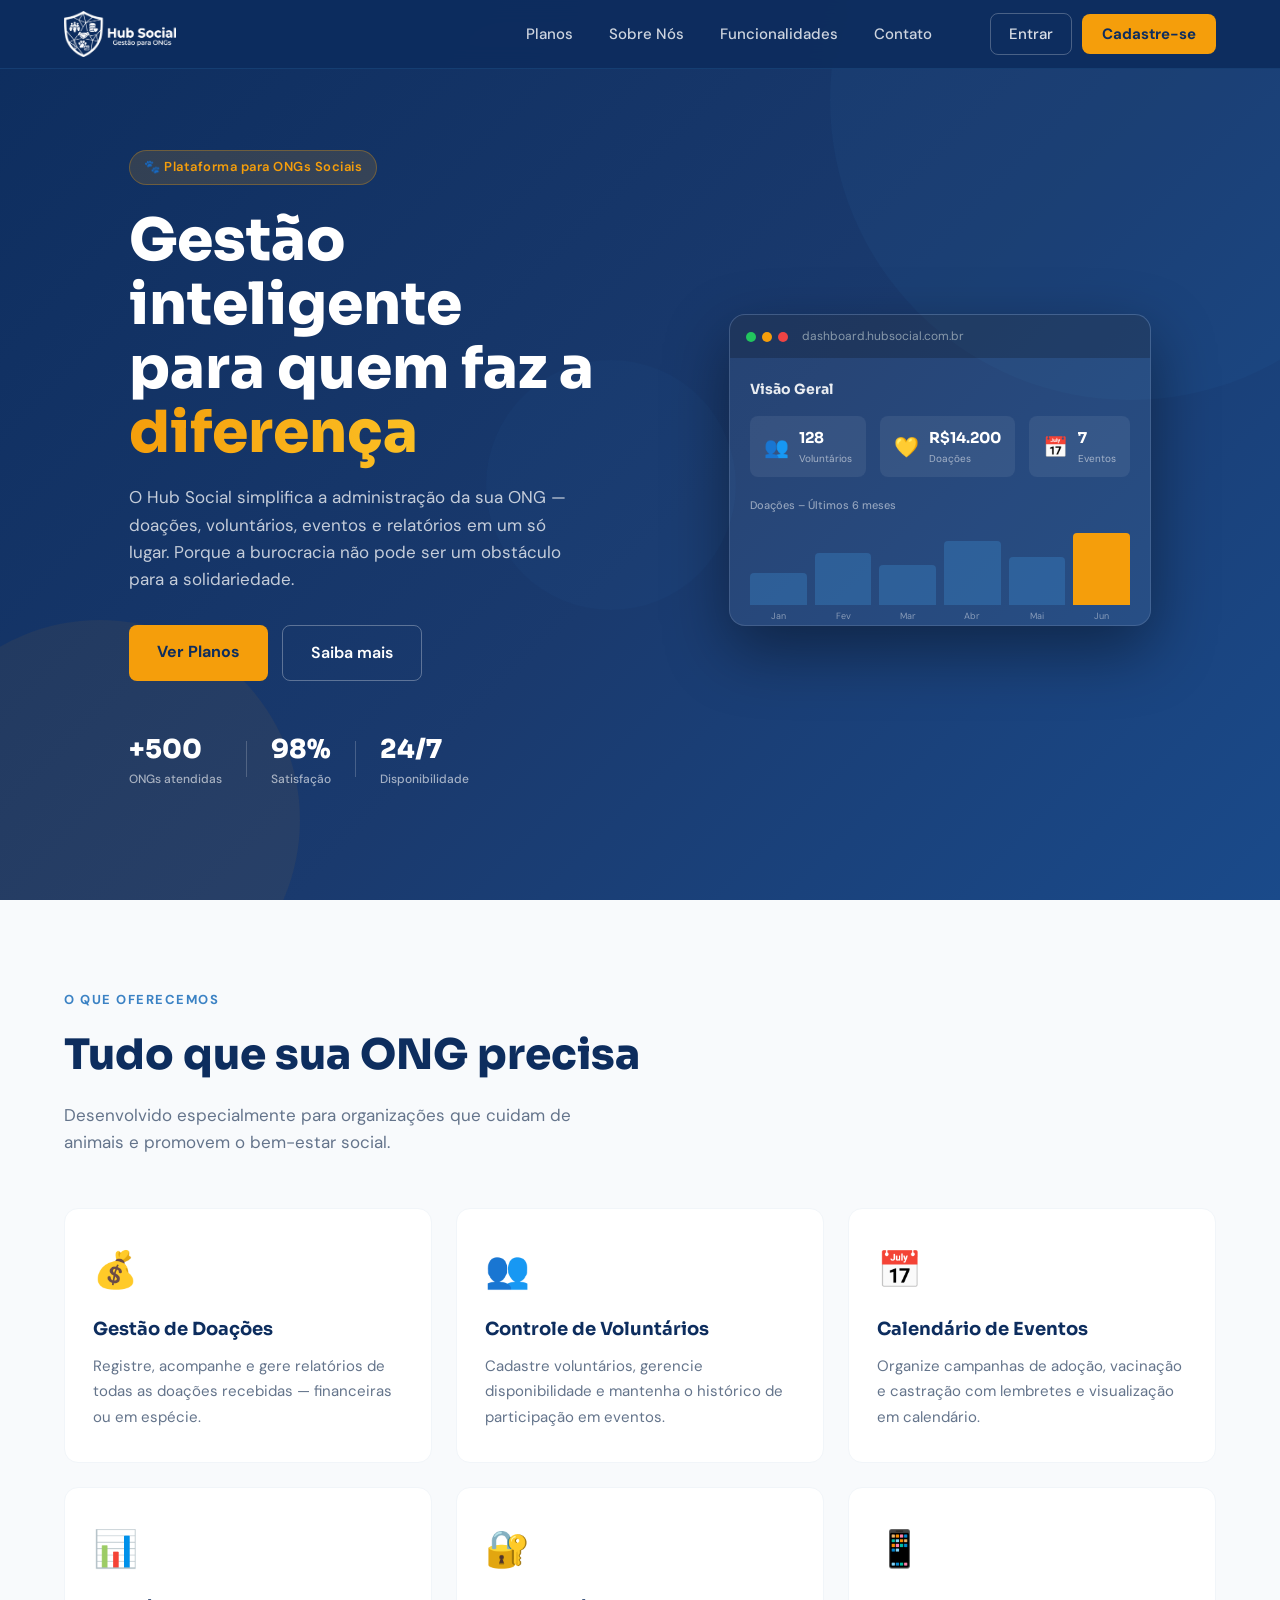
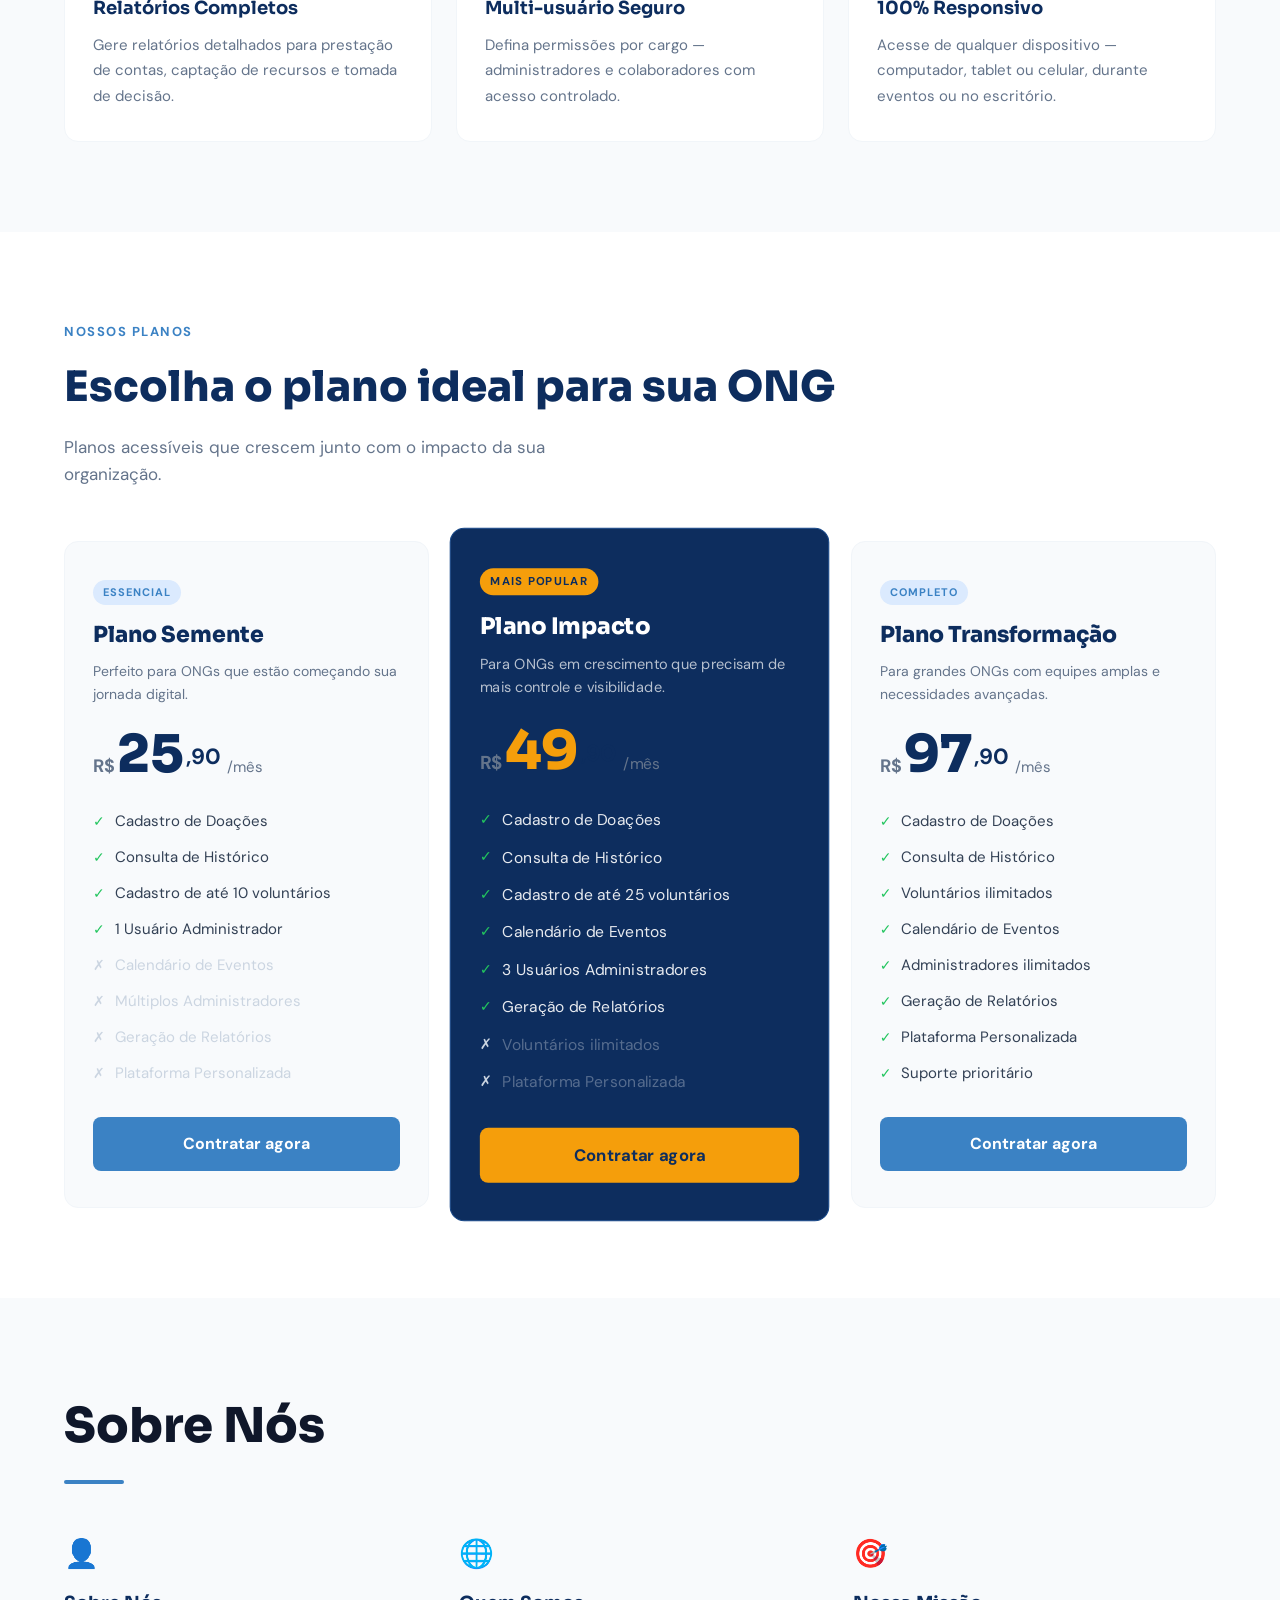
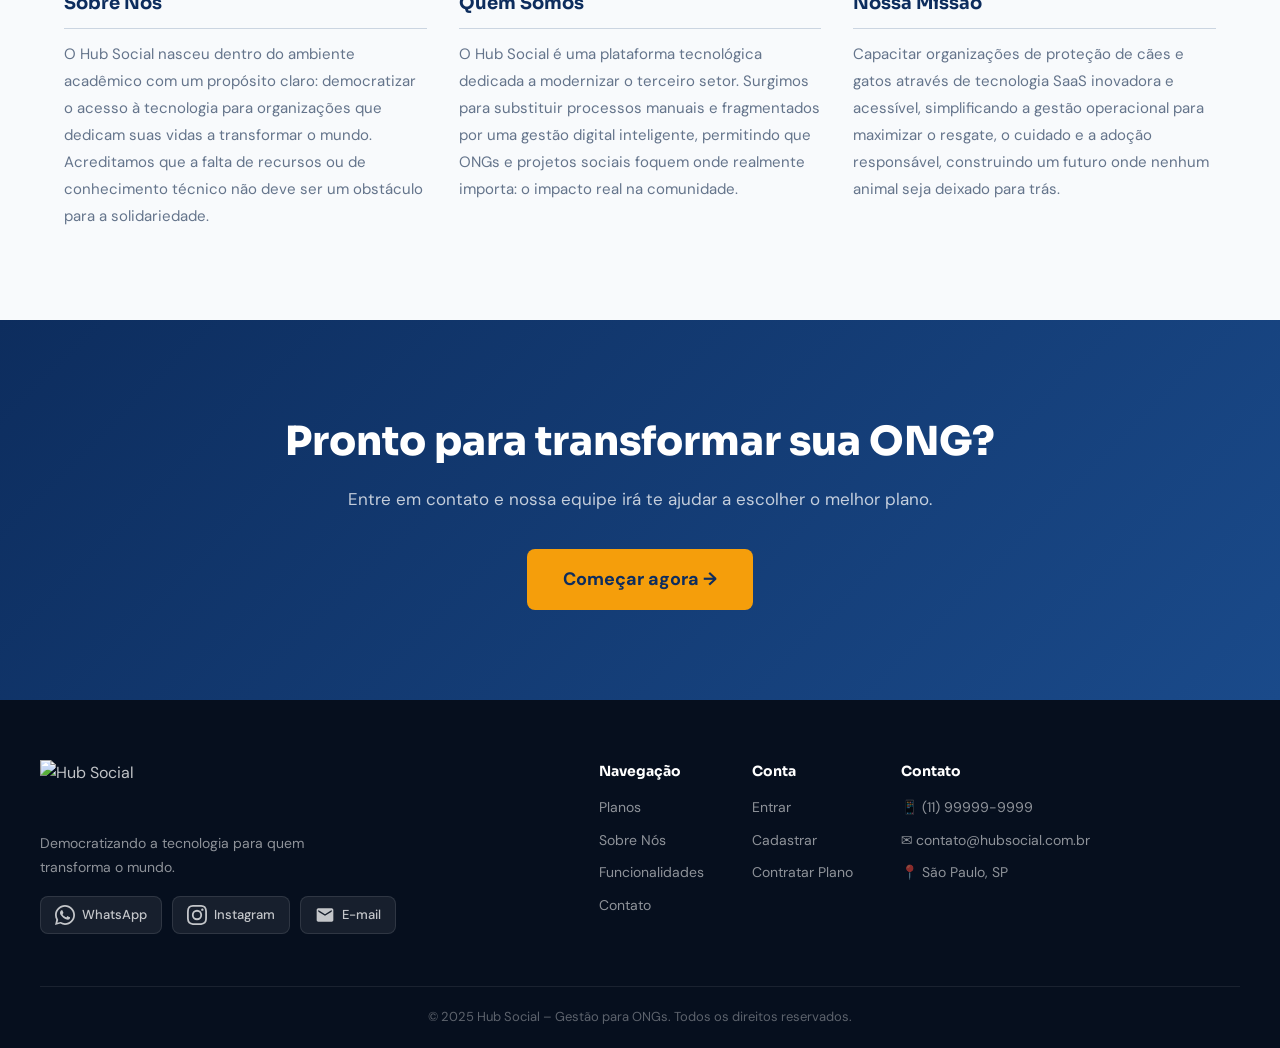
==== commit 6fe9590d: "Update index.html" ====
--- a/index.html
+++ b/index.html
@@ -20,7 +20,7 @@
     <header class="navbar" id="navbar">
         <div class="nav-container">
             <a href="#hero" class="nav-logo">
-                <img src="img/logo_novo.png" alt="Hub Social" class="logo-img" />
+                <img src="logo_novo.png" alt="Hub Social" class="logo-img" />
             </a>
             <nav class="nav-links" id="navLinks">
                 <a href="#planos" class="nav-link">Planos</a>
@@ -342,4 +342,4 @@
     <script src="main.js"></script>
 </body>
 
-</html>+</html>
